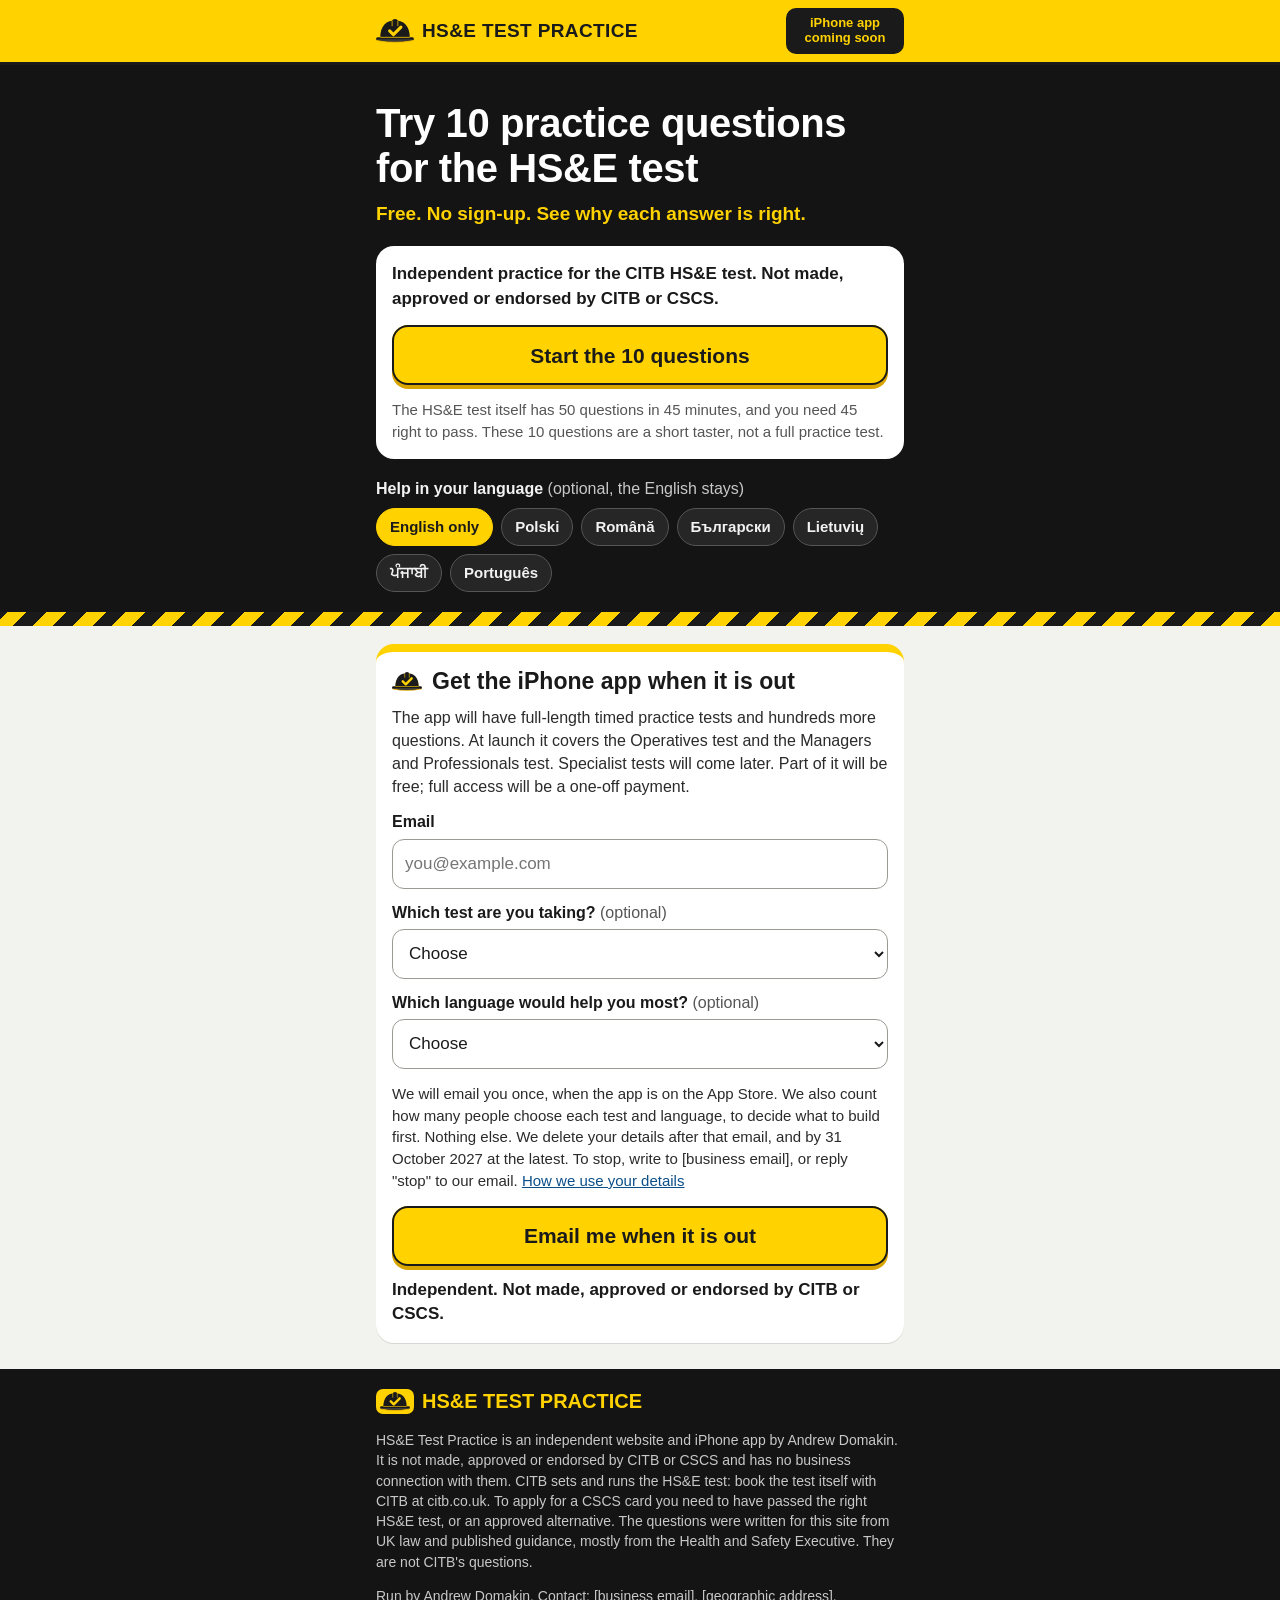
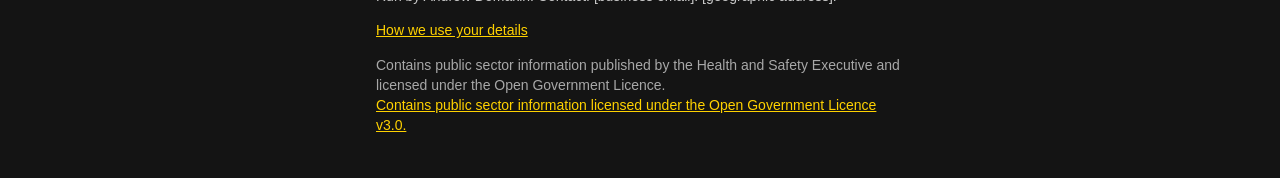
==== index.html @ f5327a6d "Demand-test landing page, round 1: 10-question taster, help languages, launch-list sign-up Static pa" ====
<!doctype html>
<html lang="en-GB">
<head>
<meta charset="utf-8">
<meta name="viewport" content="width=device-width, initial-scale=1, viewport-fit=cover">
<meta name="format-detection" content="telephone=no, email=no, address=no">
<title>HS&amp;E Test Practice: 10 free practice questions</title>
<meta name="description" content="Try 10 free practice questions for the CITB HS&amp;E test. Independent site, not made, approved or endorsed by CITB or CSCS.">
<meta name="theme-color" content="#FFD200">
<link rel="icon" href="icon.svg" type="image/svg+xml">
<link rel="stylesheet" href="style.css">
</head>
<body>

<header class="bar">
  <div class="bar-in">
    <span class="brand" aria-label="HS&amp;E Test Practice">
      <svg class="hat" viewBox="102 116 820 536" aria-hidden="true"><use href="#hat"/></svg>
      <span class="brand-name">HS&amp;E Test Practice</span>
    </span>
    <button type="button" class="bar-cta" data-go="signup">iPhone app coming soon</button>
  </div>
</header>

<main>
  <!-- 1. The first screen -->
  <section id="intro" class="board">
    <div class="wrap">
      <h1>Try 10 practice questions for the HS&amp;E test</h1>
      <p class="promise">Free. No sign-up. See why each answer is right.</p>

      <div class="start-card">
        <p class="indep">Independent practice for the CITB HS&amp;E test. Not made, approved or endorsed by CITB or CSCS.</p>
        <button type="button" class="big" id="start">Start the 10 questions</button>
        <p class="facts">The HS&amp;E test itself has 50 questions in 45 minutes, and you need 45 right to pass. These 10 questions are a short taster, not a full practice test.</p>
      </div>

      <div class="langs">
        <p class="langs-h">Help in your language <span>(optional, the English stays)</span></p>
        <div class="chips" role="group" aria-label="Help language">
          <button type="button" class="chip on" data-lang="">English only</button>
          <button type="button" class="chip" data-lang="pl" lang="pl">Polski</button>
          <button type="button" class="chip" data-lang="ro" lang="ro">Română</button>
          <button type="button" class="chip" data-lang="bg" lang="bg">Български</button>
          <button type="button" class="chip" data-lang="lt" lang="lt">Lietuvių</button>
          <button type="button" class="chip" data-lang="pa" lang="pa">ਪੰਜਾਬੀ</button>
          <button type="button" class="chip" data-lang="pt" lang="pt">Português</button>
        </div>
      </div>
    </div>
    <div class="stripes" aria-hidden="true"></div>
  </section>


  <!-- 2. The taster -->
  <section id="quiz" class="quiz" hidden>
    <div class="quiz-top">
      <div class="wrap quiz-top-in">
        <span id="qcount" class="qcount">Question 1 of 10</span>
        <label class="lang-pick"><span class="sr">Help language</span>
          <select id="langSelect">
            <option value="">English only</option>
            <option value="pl" lang="pl">Polski</option>
            <option value="ro" lang="ro">Română</option>
            <option value="bg" lang="bg">Български</option>
            <option value="lt" lang="lt">Lietuvių</option>
            <option value="pa" lang="pa">ਪੰਜਾਬੀ</option>
            <option value="pt" lang="pt">Português</option>
          </select>
        </label>
      </div>
      <div class="wrap"><div class="segs" id="segs" aria-hidden="true"></div></div>
    </div>
    <div class="wrap" id="qbody"></div>
    <div class="next-bar" id="nextBar" hidden>
      <div class="wrap"><button type="button" class="big" id="next">Next question</button></div>
    </div>
  </section>

  <!-- Score -->
  <section id="score" class="score wrap" hidden>
    <div class="score-card">
      <p class="score-big" id="scoreLine">You got 7 of 10.</p>
      <div class="score-dots" id="scoreDots" aria-hidden="true"></div>
      <p class="score-note">This is a short taster. It cannot tell you whether you will pass.</p>
      <button type="button" class="again" id="again">Try the 10 again</button>
    </div>
  </section>

  <!-- 4. Sign-up -->
  <section id="signup" class="signup wrap">
    <div class="signup-card">
      <div class="signup-head">
        <svg class="hat small" viewBox="102 116 820 536" aria-hidden="true"><use href="#hat"/></svg>
        <h2>Get the iPhone app when it is out</h2>
      </div>
      <p>The app will have full-length timed practice tests and hundreds more questions. At launch it covers the Operatives test and the Managers and Professionals test. Specialist tests will come later. Part of it will be free; full access will be a one-off payment.</p>

      <form id="form" novalidate>
        <label class="field">Email
          <input type="email" name="email" id="email" required autocomplete="email" inputmode="email" placeholder="you@example.com">
        </label>
        <span class="err" id="emailErr" hidden>Please enter your email address.</span>

        <label class="field">Which test are you taking? <span class="optl">(optional)</span>
          <select name="test" id="test">
            <option value="">Choose</option>
            <option>Operatives</option>
            <option>Managers and Professionals</option>
            <option>Specialist (coming later)</option>
            <option>Not sure</option>
            <option>Prefer not to say</option>
          </select>
        </label>

        <label class="field">Which language would help you most? <span class="optl">(optional)</span>
          <select name="language" id="language">
            <option value="">Choose</option>
            <option>English</option>
            <option lang="pl">Polski</option>
            <option lang="ro">Română</option>
            <option lang="bg">Български</option>
            <option lang="lt">Lietuvių</option>
            <option lang="pa">ਪੰਜਾਬੀ</option>
            <option lang="pt">Português</option>
            <option>Other</option>
          </select>
        </label>

        <input type="hidden" name="source" value="site">
        <div class="hp" aria-hidden="true">
          <label>Leave this empty <input type="text" name="website" tabindex="-1" autocomplete="off"></label>
        </div>

        <p class="layer1">We will email you once, when the app is on the App Store. We also count how many people choose each test and language, to decide what to build first. Nothing else. We delete your details after that email, and by 31 October 2027 at the latest. To stop, write to <span data-fill="email">[business email]</span>, or reply "stop" to our email. <a href="privacy.html" id="noticeLink">How we use your details</a></p>

        <button type="submit" class="big" id="send">Email me when it is out</button>
        <p class="indep under">Independent. Not made, approved or endorsed by CITB or CSCS.</p>
        <p class="thanks" id="thanks" hidden role="status">Thanks. We will email you once, when the app is out.</p>
        <p class="err" id="sendErr" hidden role="status"></p>
      </form>

      <div class="notice" id="notice" hidden>
        <h3>How we use your details</h3>
        <p><b>Who we are.</b> HS&amp;E Test Practice is run by Andrew Domakin, a sole trader in the UK. Contact: <span data-fill="email">[business email]</span>, <span data-fill="address">[geographic address]</span>.</p>
        <p><b>What we collect.</b> Your email address and, if you choose, which test you are taking and a language. We also record the date and time, which version of this notice you saw, and whether you came from our Google ad. We do not ask your name.</p>
        <p><b>Why, and our legal basis.</b></p>
        <ul>
          <li>To email you once when the HS&amp;E Test Practice iPhone app is on the App Store. Our legal basis is your consent, which you give by pressing "Email me when it is out". You do not have to: the 10 practice questions work without it.</li>
          <li>To count how many people want each test and each language, and how many came from our Google ad, so we can decide what to build and translate first and whether our ad works. Our legal basis is our legitimate interest in making those decisions. We only ever use these counts as totals. You can object at any time by writing to <span data-fill="email">[business email]</span>.</li>
        </ul>
        <p>We do not use your details for anything else.</p>
        <p><b>Who else has your details.</b> Google, which runs Google Forms: it stores the answers in our Google account and also handles them under its own privacy policy (policies.google.com/privacy). Google may store data in the United States; Google LLC is covered by the UK–US data bridge. GitHub, which hosts this page, records visitors' IP addresses for security. We never sell your details or give them to anyone else.</p>
        <p><b>How long we keep them.</b> We delete them after we send the launch email, and by 31 October 2027 at the latest, even if the app is not out by then.</p>
        <p><b>Your rights.</b> You can take back your consent at any time: write to <span data-fill="email">[business email]</span>, or reply "stop" to our email. You can ask for a copy of your details, or ask us to correct or delete them. If you are unhappy with how we use your details, tell us: we will confirm we have your complaint within 30 days and then deal with it. You can also complain to the Information Commissioner's Office: ico.org.uk.</p>
        <p><b>Cookies.</b> This page sets no cookies and uses no tracking.</p>
        <p>No decisions are made about you by computer.</p>
        <button type="button" class="again" id="noticeClose">Close</button>
      </div>
    </div>
  </section>
</main>

<footer class="foot">
  <div class="wrap">
    <p class="foot-brand"><svg class="hat small" viewBox="102 116 820 536" aria-hidden="true"><use href="#hat"/></svg> HS&amp;E Test Practice</p>
    <p>HS&amp;E Test Practice is an independent website and iPhone app by Andrew Domakin. It is not made, approved or endorsed by CITB or CSCS and has no business connection with them. CITB sets and runs the HS&amp;E test: book the test itself with CITB at citb.co.uk. To apply for a CSCS card you need to have passed the right HS&amp;E test, or an approved alternative. The questions were written for this site from UK law and published guidance, mostly from the Health and Safety Executive. They are not CITB's questions.</p>
    <p>Run by Andrew Domakin. Contact: <span data-fill="email">[business email]</span>. <span data-fill="address">[geographic address]</span>.</p>
    <p><a href="privacy.html">How we use your details</a></p>
    <p class="credits">Contains public sector information published by the Health and Safety Executive and licensed under the Open Government Licence.<br>
    <a href="https://www.nationalarchives.gov.uk/doc/open-government-licence/version/3/">Contains public sector information licensed under the Open Government Licence v3.0.</a></p>
  </div>
</footer>

<!-- The app icon's hard hat with the tick (same shapes as the app's SiteStyle.swift) -->
<svg width="0" height="0" style="position:absolute" aria-hidden="true">
  <defs>
    <clipPath id="underside"><rect x="90" y="552" width="850" height="120"/></clipPath>
    <g id="hatShape">
      <path d="M142 508 L882 508 Q922 508 922 548 Q922 570 882 570 Q512 638 142 570 Q102 570 102 548 Q102 508 142 508 Z"/>
      <path d="M194 520 C194 270 315 150 512 150 C709 150 830 270 830 520 Z"/>
      <rect x="450" y="116" width="124" height="184" rx="62"/>
    </g>
    <g id="hat">
      <use href="#hatShape" fill="#D9A400" transform="translate(0 22)"/>
      <use href="#hatShape" fill="#1A1A1A"/>
      <path clip-path="url(#underside)" fill="#3A3A3A" d="M142 508 L882 508 Q922 508 922 548 Q922 570 882 570 Q512 638 142 570 Q102 570 102 548 Q102 508 142 508 Z"/>
      <path d="M450 166 V262 M574 166 V262 M202 512 H822" stroke="#FFD200" stroke-width="16" stroke-linecap="round" fill="none"/>
      <path d="M396 372 L478 452 L640 290" stroke="#FFD200" stroke-width="66" stroke-linecap="round" stroke-linejoin="round" fill="none"/>
    </g>
  </defs>
</svg>

<script src="config.js"></script>
<script src="data.js"></script>
<script src="app.js"></script>
</body>
</html>
---- style.css ----
/* HS&E Test Practice: the app's "Site sign" look. Hi-vis yellow and near-black, system fonts only. */
:root {
  --hivis: #FFD200;
  --deep-yellow: #D9A400;
  --ink: #1A1A1A;
  --board: #141414;
  --panel: #262626;
  --text-dark: #F2F2F2;
  --muted-dark: #C8C8C8;
  --paper: #FFFFFF;
  --page: #F2F2EF;
  --body: #2B2B2B;
  --muted: #555;
  --line: #D6D6D2;
  --right: #00733A;
  --right-tint: #E3F2EA;
  --wrong: #C42121;
  --wrong-tint: #FBE9E9;
  --help: #33619A;
  --sign: "Futura-CondensedExtraBold", "Futura Condensed ExtraBold", "Avenir Next Condensed", "Arial Narrow", "Roboto Condensed", Impact, sans-serif;
  color-scheme: light;
}
* { box-sizing: border-box; }
html { -webkit-text-size-adjust: 100%; }
body {
  margin: 0;
  background: var(--page);
  color: var(--body);
  font: 17px/1.45 -apple-system, BlinkMacSystemFont, "Segoe UI", Roboto, "Noto Sans", "Noto Sans Gurmukhi", "Helvetica Neue", Arial, sans-serif;
}
[hidden] { display: none !important; }
a { color: #0B4F8A; }
.wrap { max-width: 560px; margin: 0 auto; padding: 0 16px; }
.sr { position: absolute; width: 1px; height: 1px; overflow: hidden; clip: rect(0 0 0 0); }
[lang="pa"] { line-height: 1.7; }

/* Header */
.bar { position: sticky; top: 0; z-index: 20; background: var(--hivis); border-bottom: 3px solid var(--ink); }
.bar-in { max-width: 560px; margin: 0 auto; padding: 8px 16px; display: flex; align-items: center; justify-content: space-between; gap: 10px; }
.brand { display: flex; align-items: center; gap: 8px; color: var(--ink); min-width: 0; }
.hat { width: 38px; height: auto; flex: none; }
.hat.small { width: 30px; }
.brand-name { font-family: var(--sign); font-weight: 800; font-stretch: condensed; font-size: 19px; letter-spacing: .02em; line-height: 1; white-space: nowrap; text-transform: uppercase; }
.bar-cta {
  flex: none; border: 0; border-radius: 10px; background: var(--ink); color: var(--hivis);
  font-weight: 700; font-size: 13px; line-height: 1.15; font-family: inherit; padding: 8px 10px; cursor: pointer; max-width: 118px; text-align: center;
}

/* First screen */
.board { background: var(--board); color: var(--text-dark); padding-top: 22px; }
h1 { font-size: 31px; line-height: 1.12; margin: 0 0 10px; letter-spacing: -.01em; color: #fff; font-weight: 800; }
.promise { margin: 0 0 18px; color: var(--hivis); font-size: 19px; font-weight: 700; }
.start-card { background: var(--paper); color: var(--body); border-radius: 18px; padding: 16px; }
.indep { margin: 0 0 14px; font-size: 17px; font-weight: 600; color: var(--ink); }
.facts { margin: 14px 0 0; font-size: 15px; color: var(--muted); }
.big {
  display: block; width: 100%; min-height: 60px; border: 0; border-radius: 16px; cursor: pointer;
  background: var(--hivis); color: var(--ink); font-weight: 800; font-size: 21px; line-height: 1.2; font-family: inherit;
  box-shadow: 0 4px 0 var(--deep-yellow); padding: 12px 16px;
}
.big:active { transform: translateY(3px); box-shadow: 0 1px 0 var(--deep-yellow); }
.big:disabled { opacity: .55; }
.start-card .big { box-shadow: 0 4px 0 var(--deep-yellow), 0 0 0 2px var(--ink) inset; }
.langs { padding: 18px 0 20px; }
.langs-h { margin: 0 0 8px; font-weight: 700; font-size: 16px; }
.langs-h span { font-weight: 400; color: var(--muted-dark); }
.chips { display: flex; flex-wrap: wrap; gap: 8px; }
.chip {
  border: 1.5px solid #555; background: var(--panel); color: var(--text-dark); border-radius: 999px;
  padding: 7px 13px; font-weight: 600; font-size: 15px; line-height: 1.2; font-family: inherit; cursor: pointer; min-height: 38px;
}
.chip.on { background: var(--hivis); color: var(--ink); border-color: var(--hivis); }
.stripes { height: 14px; background: repeating-linear-gradient(-45deg, var(--hivis) 0 14px, var(--ink) 14px 28px); }

/* Taster */
.quiz { padding-bottom: 110px; }
.quiz-top { background: var(--ink); color: var(--text-dark); padding: 8px 0 10px; }
.quiz-top-in { display: flex; align-items: center; justify-content: space-between; gap: 10px; }
.qcount { font-weight: 800; font-size: 17px; }
.lang-pick select {
  background: var(--panel); color: var(--text-dark); border: 1.5px solid #555; border-radius: 10px;
  font-weight: 600; font-size: 15px; font-family: inherit; padding: 6px 8px; min-height: 36px;
}
.segs { display: grid; grid-template-columns: repeat(10, 1fr); gap: 4px; margin-top: 8px; }
.seg { height: 6px; border-radius: 3px; background: #4A4A4A; }
.seg.right { background: #3DBA75; }
.seg.wrong { background: #F06A6A; }
.seg.now { background: var(--hivis); }
.qcard { margin-top: 12px; }
.qhead { display: flex; gap: 12px; align-items: flex-start; }
.sign { flex: none; width: 104px; background: #fff; border: 1px solid var(--line); border-radius: 12px; padding: 7px; }
.sign svg { display: block; width: 100%; height: auto; }
.qcard.done .sign { width: 84px; }
.qwords { min-width: 0; }
.area { margin: 0 0 2px; font-size: 13px; font-weight: 700; color: var(--muted); text-transform: uppercase; letter-spacing: .04em; }
.qtext { margin: 0; font-size: 20px; line-height: 1.3; color: var(--ink); }
.help { color: var(--help); margin: 4px 0 0; font-size: 15px; }
.qhelp { font-size: 16px; }
.opts { display: grid; grid-template-columns: minmax(0, 1fr); gap: 9px; margin-top: 12px; }
.opt {
  display: flex; align-items: center; gap: 12px; width: 100%; text-align: left; cursor: pointer;
  background: var(--paper); border: 1.5px solid #BDBDB8; border-radius: 14px; padding: 10px 12px; min-height: 58px;
  font: inherit; color: var(--body);
}
.opt:hover:not(:disabled) { border-color: var(--ink); }
.badge {
  flex: none; width: 32px; height: 32px; border-radius: 50%; border: 2px solid #8A8A85; display: grid; place-items: center;
  font-weight: 800; font-size: 16px; color: var(--ink);
}
.otext { display: flex; flex-direction: column; min-width: 0; }
.oen { font-size: 17px; }
.ohelp { margin: 2px 0 0; font-size: 14px; }
.onote { font-size: 14px; font-weight: 800; margin-top: 2px; }
.opt:disabled { cursor: default; color: var(--body); }
.opt.right-chosen, .opt.right-missed { background: var(--right-tint); border: 3px solid var(--right); }
.opt.right-chosen .badge, .opt.right-missed .badge { background: var(--right); border-color: var(--right); color: #fff; }
.opt.right-chosen .onote, .opt.right-missed .onote { color: var(--right); }
.opt.wrong-chosen { background: var(--wrong-tint); border: 3px solid var(--wrong); }
.opt.wrong-chosen .badge { background: var(--wrong); border-color: var(--wrong); color: #fff; }
.opt.wrong-chosen .onote { color: var(--wrong); }
.opt.other { min-height: 42px; padding: 6px 12px; border-color: #E0E0DC; color: #666; }
.opt.other .badge { width: 26px; height: 26px; font-size: 14px; border-color: #C8C8C4; color: #777; }
.opt.other .oen { font-size: 15px; white-space: nowrap; overflow: hidden; text-overflow: ellipsis; }
.opt.other .otext { overflow: hidden; }
.qcard.done .oen { font-size: 16px; }
.qcard.done .qtext { font-size: 18px; }
.qcard.done .opt:not(.other) { min-height: 50px; padding: 8px 12px; }
.feedback { margin-top: 12px; background: var(--paper); border-radius: 14px; padding: 12px 14px; border-left: 6px solid var(--right); }
.feedback.is-wrong { border-left-color: var(--wrong); }
.verdict { margin: 0 0 6px; font-weight: 800; font-size: 19px; color: var(--right); }
.is-wrong .verdict { color: var(--wrong); }
.why { margin-top: 6px; }
.why-h { margin: 0; font-weight: 800; font-size: 14px; text-transform: uppercase; letter-spacing: .05em; color: var(--ink); }
.why-t { margin: 2px 0 0; font-size: 16px; }
.why-after { border-top: 1px solid var(--line); padding-top: 8px; margin-top: 10px; }
.source { margin: 10px 0 0; font-size: 14px; color: var(--muted); }
.next-bar {
  position: fixed; left: 0; right: 0; bottom: 0; z-index: 15; background: var(--page); transform: translateZ(0);
  border-top: 1px solid var(--line); padding: 10px 0 calc(12px + env(safe-area-inset-bottom));
}
.next-bar .big { box-shadow: 0 4px 0 var(--deep-yellow), 0 0 0 2px var(--ink) inset; }

/* Score */
.score { padding-top: 16px; }
.score-card { background: var(--ink); color: var(--text-dark); border-radius: 18px; padding: 18px 16px; text-align: center; }
.score-big { margin: 0; font-size: 34px; font-weight: 800; color: var(--hivis); }
.score-dots { display: flex; justify-content: center; gap: 6px; margin: 10px 0; }
.dot { width: 18px; height: 18px; border-radius: 50%; }
.dot.right { background: #3DBA75; }
.dot.wrong { background: #F06A6A; }
.score-note { margin: 0 0 10px; font-size: 16px; color: var(--muted-dark); }
.again {
  background: transparent; border: 1.5px solid currentColor; color: inherit; border-radius: 12px;
  padding: 8px 14px; font-weight: 700; font-size: 15px; font-family: inherit; cursor: pointer;
}

/* Sign-up */
.signup { padding-top: 18px; padding-bottom: 26px; scroll-margin-top: 70px; }
.signup-card { background: var(--paper); border-radius: 18px; padding: 16px; border-top: 8px solid var(--hivis); box-shadow: 0 1px 0 var(--line); }
.signup-head { display: flex; align-items: center; gap: 10px; }
.signup h2 { margin: 0; font-size: 23px; line-height: 1.2; color: var(--ink); }
.signup-card > p { margin: 10px 0 4px; font-size: 16px; }
.field { display: block; margin-top: 12px; font-weight: 700; font-size: 16px; color: var(--ink); }
.field .optl { font-weight: 400; color: var(--muted); }
.field input, .field select {
  display: block; width: 100%; margin-top: 5px; font-weight: 400; font-size: 17px; font-family: inherit; color: var(--ink);
  border: 1.5px solid #9A9A95; border-radius: 12px; padding: 12px; min-height: 50px; background: #fff;
}
.field input:focus, .field select:focus { outline: 3px solid var(--hivis); outline-offset: 1px; border-color: var(--ink); }
.hp { position: absolute; left: -9999px; width: 1px; height: 1px; overflow: hidden; }
.layer1 { font-size: 15px; margin: 14px 0; color: var(--body); }
.signup .big { box-shadow: 0 4px 0 var(--deep-yellow), 0 0 0 2px var(--ink) inset; }
.indep.under { margin: 12px 0 0; }
.thanks { margin: 12px 0 0; font-weight: 700; color: var(--right); }
.err { display: block; color: var(--wrong); font-weight: 700; font-size: 15px; margin-top: 6px; }
.notice { margin-top: 16px; border-top: 2px solid var(--line); padding-top: 8px; font-size: 15px; scroll-margin-top: 70px; }
.notice h3 { font-size: 20px; margin: 6px 0; color: var(--ink); }
.notice ul { padding-left: 20px; }

/* Footer */
.foot { background: var(--board); color: var(--muted-dark); font-size: 14px; padding: 18px 0 28px; }
.foot a { color: var(--hivis); }
.foot-brand { display: flex; align-items: center; gap: 8px; font-family: var(--sign); font-weight: 800; font-stretch: condensed; font-size: 20px; color: var(--hivis); text-transform: uppercase; margin: 0 0 8px; }
.foot-brand .hat { background: var(--hivis); border-radius: 7px; padding: 3px 4px; width: 38px; }
.credits { color: #A8A8A8; }

/* Privacy page */
.doc { background: var(--paper); border-radius: 18px; padding: 16px; margin: 16px auto 28px; }
.doc h1 { color: var(--ink); font-size: 26px; }

@media (min-width: 600px) {
  h1 { font-size: 40px; }
  .board { padding-top: 36px; }
}
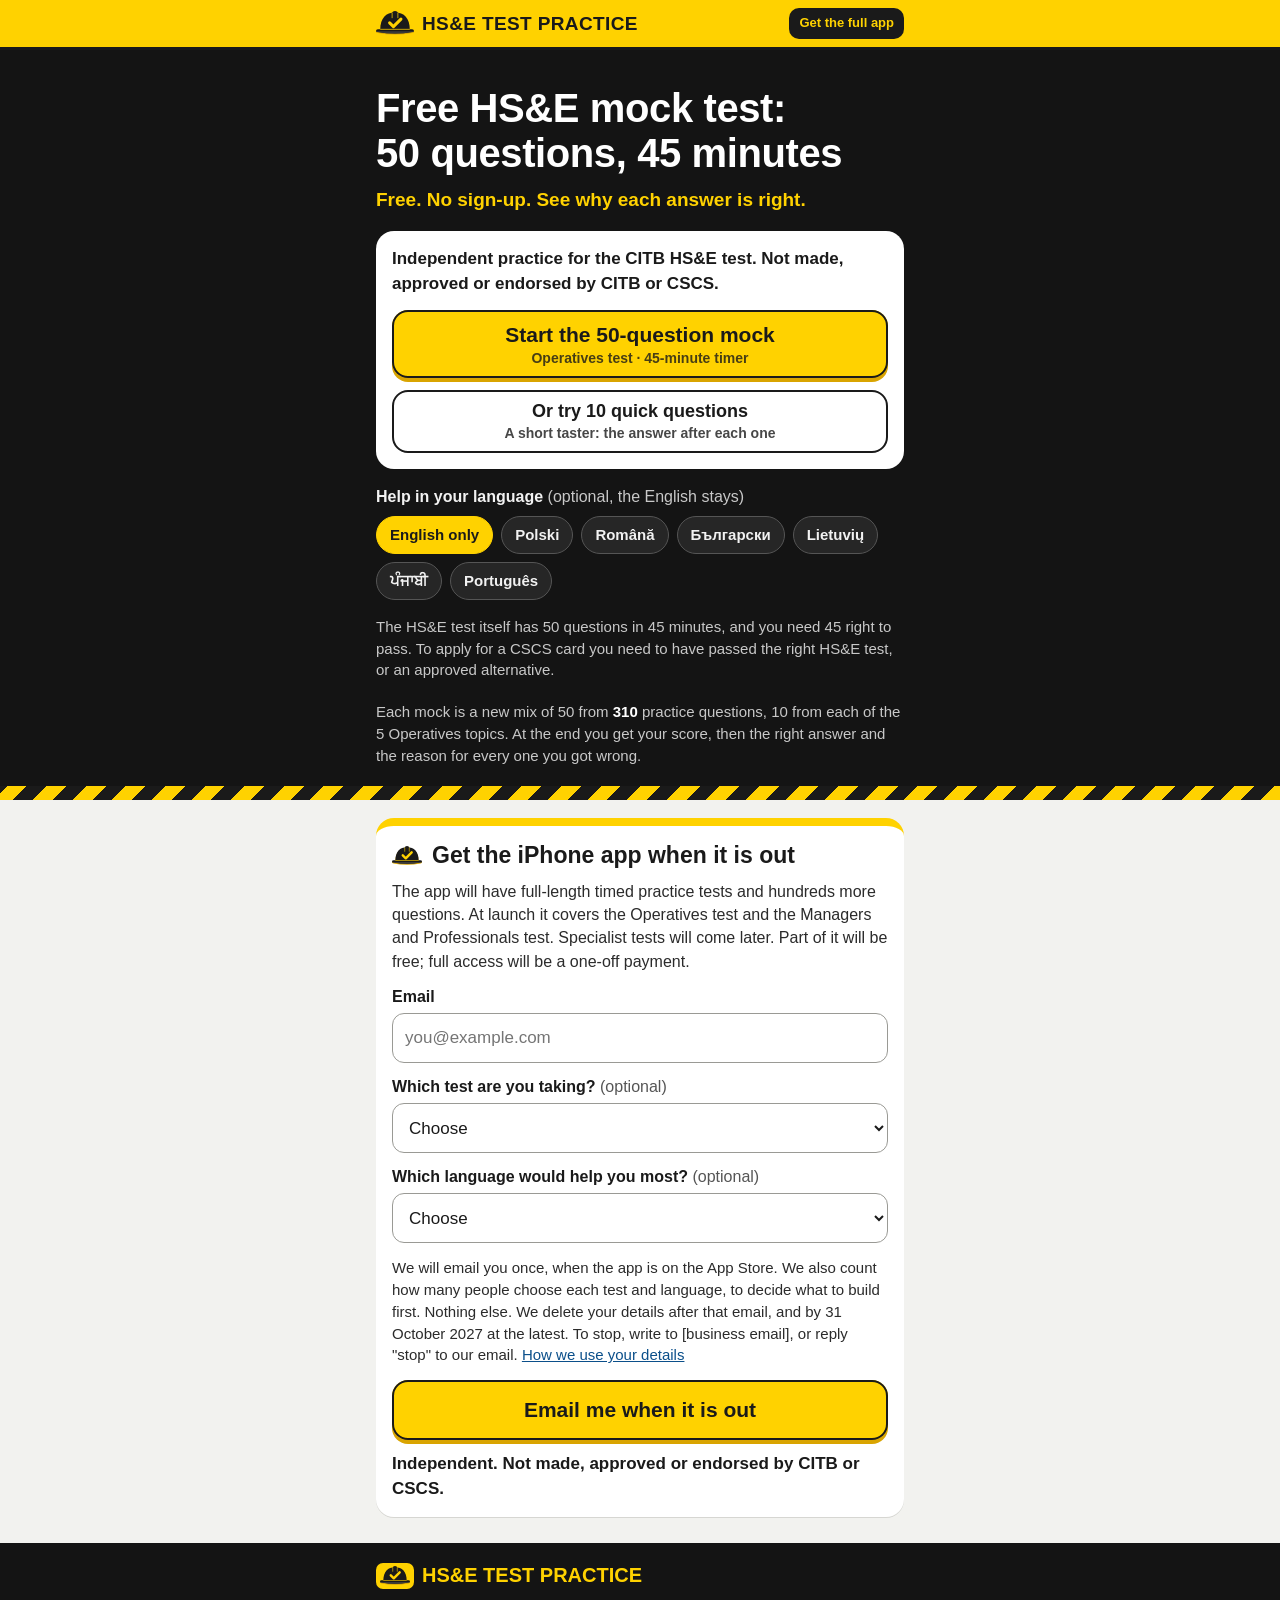
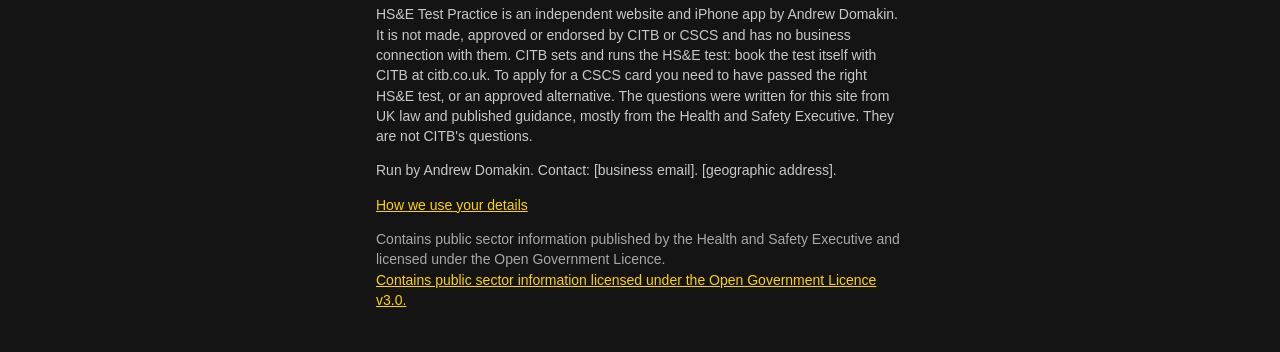
==== commit 353f1cc8: "Round 2: free timed 50-question mock with marks, topic scores and a review of wrong answers - Main b" ====
--- a/index.html
+++ b/index.html
@@ -4,8 +4,8 @@
 <meta charset="utf-8">
 <meta name="viewport" content="width=device-width, initial-scale=1, viewport-fit=cover">
 <meta name="format-detection" content="telephone=no, email=no, address=no">
-<title>HS&amp;E Test Practice: 10 free practice questions</title>
-<meta name="description" content="Try 10 free practice questions for the CITB HS&amp;E test. Independent site, not made, approved or endorsed by CITB or CSCS.">
+<title>HS&amp;E Test Practice: free 50-question mock test</title>
+<meta name="description" content="A free, timed 50-question mock and 10 quick practice questions for the CITB HS&amp;E test, with the reason for every answer. Independent site, not made, approved or endorsed by CITB or CSCS.">
 <meta name="theme-color" content="#FFD200">
 <link rel="icon" href="icon.svg" type="image/svg+xml">
 <link rel="stylesheet" href="style.css">
@@ -18,7 +18,7 @@
       <svg class="hat" viewBox="102 116 820 536" aria-hidden="true"><use href="#hat"/></svg>
       <span class="brand-name">HS&amp;E Test Practice</span>
     </span>
-    <button type="button" class="bar-cta" data-go="signup">iPhone app coming soon</button>
+    <button type="button" class="bar-cta" data-go="signup">Get the full app</button>
   </div>
 </header>
 
@@ -26,15 +26,14 @@
   <!-- 1. The first screen -->
   <section id="intro" class="board">
     <div class="wrap">
-      <h1>Try 10 practice questions for the HS&amp;E test</h1>
+      <h1>Free HS&amp;E mock test: <span class="nowrap">50 questions,</span> <span class="nowrap">45 minutes</span></h1>
       <p class="promise">Free. No sign-up. See why each answer is right.</p>
 
       <div class="start-card">
         <p class="indep">Independent practice for the CITB HS&amp;E test. Not made, approved or endorsed by CITB or CSCS.</p>
-        <button type="button" class="big" id="start">Start the 10 questions</button>
-        <p class="facts">The HS&amp;E test itself has 50 questions in 45 minutes, and you need 45 right to pass. These 10 questions are a short taster, not a full practice test.</p>
-      </div>
-
+        <button type="button" class="big" id="startMock">Start the 50-question mock<small>Operatives test · 45-minute timer</small></button>
+        <button type="button" class="second" id="start">Or try 10 quick questions<small>A short taster: the answer after each one</small></button>
+      </div>
       <div class="langs">
         <p class="langs-h">Help in your language <span>(optional, the English stays)</span></p>
         <div class="chips" role="group" aria-label="Help language">
@@ -47,27 +46,19 @@
           <button type="button" class="chip" data-lang="pt" lang="pt">Português</button>
         </div>
       </div>
+
+      <p class="pool">The HS&amp;E test itself has 50 questions in 45 minutes, and you need 45 right to pass. To apply for a CSCS card you need to have passed the right HS&amp;E test, or an approved alternative.</p>
+      <p class="pool">Each mock is a new mix of 50 from <b id="poolCount">310</b> practice questions, 10 from each of the 5 Operatives topics. At the end you get your score, then the right answer and the reason for every one you got wrong.</p>
     </div>
     <div class="stripes" aria-hidden="true"></div>
   </section>
 
-
-  <!-- 2. The taster -->
+  <!-- 2a. The 10-question taster -->
   <section id="quiz" class="quiz" hidden>
     <div class="quiz-top">
       <div class="wrap quiz-top-in">
         <span id="qcount" class="qcount">Question 1 of 10</span>
-        <label class="lang-pick"><span class="sr">Help language</span>
-          <select id="langSelect">
-            <option value="">English only</option>
-            <option value="pl" lang="pl">Polski</option>
-            <option value="ro" lang="ro">Română</option>
-            <option value="bg" lang="bg">Български</option>
-            <option value="lt" lang="lt">Lietuvių</option>
-            <option value="pa" lang="pa">ਪੰਜਾਬੀ</option>
-            <option value="pt" lang="pt">Português</option>
-          </select>
-        </label>
+        <label class="lang-pick"><span class="sr">Help language</span><select class="langSelect"></select></label>
       </div>
       <div class="wrap"><div class="segs" id="segs" aria-hidden="true"></div></div>
     </div>
@@ -77,13 +68,64 @@
     </div>
   </section>
 
-  <!-- Score -->
   <section id="score" class="score wrap" hidden>
     <div class="score-card">
       <p class="score-big" id="scoreLine">You got 7 of 10.</p>
       <div class="score-dots" id="scoreDots" aria-hidden="true"></div>
       <p class="score-note">This is a short taster. It cannot tell you whether you will pass.</p>
+      <button type="button" class="big" id="scoreToMock">Now try the 50-question mock</button>
       <button type="button" class="again" id="again">Try the 10 again</button>
+    </div>
+  </section>
+
+  <!-- 2b. The timed 50-question mock -->
+  <section id="mock" class="quiz" hidden>
+    <div class="quiz-top">
+      <div class="wrap quiz-top-in">
+        <span id="mcount" class="qcount">1 of 50</span>
+        <span class="timer" id="timer" role="timer" aria-label="Time left">45:00</span>
+        <label class="lang-pick"><span class="sr">Help language</span><select class="langSelect"></select></label>
+      </div>
+      <div class="wrap"><div class="segs fifty" id="msegs" aria-hidden="true"></div></div>
+    </div>
+    <div class="wrap" id="mbody"></div>
+    <div class="next-bar" id="mockBar">
+      <div class="wrap two">
+        <button type="button" class="back" id="mback">Back</button>
+        <button type="button" class="big" id="mnext">Next</button>
+      </div>
+      <div class="wrap"><button type="button" class="finish-link" id="mfinish">Finish the mock now</button></div>
+    </div>
+  </section>
+
+  <section id="mockScore" class="score wrap" hidden>
+    <div class="score-card">
+      <p class="timeup" id="timeUp" hidden>Time is up.</p>
+      <p class="score-big" id="mScoreLine">You got 41 of 50.</p>
+      <p class="score-need">You need 45 right to pass the real test.</p>
+      <div class="topics" id="mTopics"></div>
+      <p class="score-note">This mock is practice, not the real test. It cannot tell you whether you will pass.</p>
+      <button type="button" class="big" id="toReview">Go over your wrong answers</button>
+      <div class="score-more">
+        <button type="button" class="again" id="mockAgain">Start a new mock</button>
+        <button type="button" class="again" id="mockToTaster">Try 10 quick questions</button>
+      </div>
+    </div>
+  </section>
+
+  <section id="review" class="quiz" hidden>
+    <div class="quiz-top">
+      <div class="wrap quiz-top-in">
+        <span id="rcount" class="qcount">Wrong answer 1 of 9</span>
+        <label class="lang-pick"><span class="sr">Help language</span><select class="langSelect"></select></label>
+      </div>
+    </div>
+    <div class="wrap" id="rbody"></div>
+    <div class="next-bar">
+      <div class="wrap two">
+        <button type="button" class="back" id="rback">Back</button>
+        <button type="button" class="big" id="rnext">Next</button>
+      </div>
     </div>
   </section>
 
@@ -146,14 +188,14 @@
         <p><b>What we collect.</b> Your email address and, if you choose, which test you are taking and a language. We also record the date and time, which version of this notice you saw, and whether you came from our Google ad. We do not ask your name.</p>
         <p><b>Why, and our legal basis.</b></p>
         <ul>
-          <li>To email you once when the HS&amp;E Test Practice iPhone app is on the App Store. Our legal basis is your consent, which you give by pressing "Email me when it is out". You do not have to: the 10 practice questions work without it.</li>
+          <li>To email you once when the HS&amp;E Test Practice iPhone app is on the App Store. Our legal basis is your consent, which you give by pressing "Email me when it is out". You do not have to: the practice questions and the mock work without it.</li>
           <li>To count how many people want each test and each language, and how many came from our Google ad, so we can decide what to build and translate first and whether our ad works. Our legal basis is our legitimate interest in making those decisions. We only ever use these counts as totals. You can object at any time by writing to <span data-fill="email">[business email]</span>.</li>
         </ul>
         <p>We do not use your details for anything else.</p>
         <p><b>Who else has your details.</b> Google, which runs Google Forms: it stores the answers in our Google account and also handles them under its own privacy policy (policies.google.com/privacy). Google may store data in the United States; Google LLC is covered by the UK–US data bridge. GitHub, which hosts this page, records visitors' IP addresses for security. We never sell your details or give them to anyone else.</p>
         <p><b>How long we keep them.</b> We delete them after we send the launch email, and by 31 October 2027 at the latest, even if the app is not out by then.</p>
         <p><b>Your rights.</b> You can take back your consent at any time: write to <span data-fill="email">[business email]</span>, or reply "stop" to our email. You can ask for a copy of your details, or ask us to correct or delete them. If you are unhappy with how we use your details, tell us: we will confirm we have your complaint within 30 days and then deal with it. You can also complain to the Information Commissioner's Office: ico.org.uk.</p>
-        <p><b>Cookies.</b> This page sets no cookies and uses no tracking.</p>
+        <p data-cookies><b>Cookies.</b> This page sets no cookies and uses no tracking.</p>
         <p>No decisions are made about you by computer.</p>
         <button type="button" class="again" id="noticeClose">Close</button>
       </div>
@@ -166,11 +208,24 @@
     <p class="foot-brand"><svg class="hat small" viewBox="102 116 820 536" aria-hidden="true"><use href="#hat"/></svg> HS&amp;E Test Practice</p>
     <p>HS&amp;E Test Practice is an independent website and iPhone app by Andrew Domakin. It is not made, approved or endorsed by CITB or CSCS and has no business connection with them. CITB sets and runs the HS&amp;E test: book the test itself with CITB at citb.co.uk. To apply for a CSCS card you need to have passed the right HS&amp;E test, or an approved alternative. The questions were written for this site from UK law and published guidance, mostly from the Health and Safety Executive. They are not CITB's questions.</p>
     <p>Run by Andrew Domakin. Contact: <span data-fill="email">[business email]</span>. <span data-fill="address">[geographic address]</span>.</p>
-    <p><a href="privacy.html">How we use your details</a></p>
+    <p><a href="privacy.html">How we use your details</a><span id="adSettingsWrap" hidden> · <a href="#" id="adSettings">Ad measurement settings</a></span></p>
     <p class="credits">Contains public sector information published by the Health and Safety Executive and licensed under the Open Government Licence.<br>
     <a href="https://www.nationalarchives.gov.uk/doc/open-government-licence/version/3/">Contains public sector information licensed under the Open Government Licence v3.0.</a></p>
   </div>
 </footer>
+
+<!-- Option 4B only (config.js GTAG.enabled). Hidden and inert while the tag is off. -->
+<div class="consent" id="consent" hidden role="dialog" aria-label="Ad measurement">
+  <div class="wrap">
+    <p>Can we count whether our Google ad brought you here? If you allow it, Google sets a cookie and tells us when someone who clicked our ad signs up. Google also uses this to measure its ads. It is not needed for the page to work.</p>
+    <p class="consent-more" id="consentMore" hidden>Google receives the ad click, the page visit and the sign-up event. You can change your mind at any time with "Ad measurement settings" at the bottom of the page.</p>
+    <div class="consent-btns">
+      <button type="button" class="cbtn" id="cAllow">Allow</button>
+      <button type="button" class="cbtn" id="cDeny">No thanks</button>
+      <button type="button" class="clink" id="cMore">More</button>
+    </div>
+  </div>
+</div>
 
 <!-- The app icon's hard hat with the tick (same shapes as the app's SiteStyle.swift) -->
 <svg width="0" height="0" style="position:absolute" aria-hidden="true">
--- a/style.css
+++ b/style.css
@@ -61,7 +61,7 @@
 .big:active { transform: translateY(3px); box-shadow: 0 1px 0 var(--deep-yellow); }
 .big:disabled { opacity: .55; }
 .start-card .big { box-shadow: 0 4px 0 var(--deep-yellow), 0 0 0 2px var(--ink) inset; }
-.langs { padding: 18px 0 20px; }
+.langs { padding: 16px 0 4px; }
 .langs-h { margin: 0 0 8px; font-weight: 700; font-size: 16px; }
 .langs-h span { font-weight: 400; color: var(--muted-dark); }
 .chips { display: flex; flex-wrap: wrap; gap: 8px; }
@@ -120,8 +120,7 @@
 .opt.wrong-chosen .onote { color: var(--wrong); }
 .opt.other { min-height: 42px; padding: 6px 12px; border-color: #E0E0DC; color: #666; }
 .opt.other .badge { width: 26px; height: 26px; font-size: 14px; border-color: #C8C8C4; color: #777; }
-.opt.other .oen { font-size: 15px; white-space: nowrap; overflow: hidden; text-overflow: ellipsis; }
-.opt.other .otext { overflow: hidden; }
+.opt.other .oen { font-size: 15px; }
 .qcard.done .oen { font-size: 16px; }
 .qcard.done .qtext { font-size: 18px; }
 .qcard.done .opt:not(.other) { min-height: 50px; padding: 8px 12px; }
@@ -184,6 +183,60 @@
 .foot-brand .hat { background: var(--hivis); border-radius: 7px; padding: 3px 4px; width: 38px; }
 .credits { color: #A8A8A8; }
 
+/* Round 2: the mock */
+.nowrap { white-space: nowrap; }
+.big small, .second small { display: block; font-size: 14px; font-weight: 600; margin-top: 2px; opacity: .8; }
+.second {
+  display: block; width: 100%; margin-top: 12px; min-height: 52px; border: 2px solid var(--ink); border-radius: 16px; cursor: pointer;
+  background: var(--paper); color: var(--ink); font-weight: 800; font-size: 18px; line-height: 1.2; font-family: inherit; padding: 9px 14px;
+}
+.second:active { background: #F4F4F0; }
+.pool { margin: 12px 0 0; padding-bottom: 8px; font-size: 15px; color: var(--muted-dark); }
+.pool b { color: #fff; }
+.timer { font-weight: 800; font-size: 17px; color: var(--hivis); font-variant-numeric: tabular-nums; white-space: nowrap; }
+.timer.low { color: #FF8A8A; }
+.segs.fifty { grid-template-columns: repeat(25, 1fr); gap: 3px; }
+.segs.fifty .seg { height: 5px; }
+.seg.done { background: #BFBFBF; }
+.opt.chosen { background: #FFF6C7; border: 3px solid var(--ink); }
+.opt.chosen .badge { background: var(--ink); border-color: var(--ink); color: var(--hivis); }
+.mock-hint { margin: 10px 2px 0; font-size: 14px; color: var(--muted); }
+.next-bar .two { display: flex; gap: 10px; }
+.next-bar .two .big { flex: 1; }
+.back {
+  flex: none; width: 96px; min-height: 60px; border: 2px solid var(--ink); border-radius: 16px; background: var(--paper);
+  color: var(--ink); font-weight: 800; font-size: 18px; font-family: inherit; cursor: pointer;
+}
+.back:disabled { opacity: .35; }
+.finish-link { display: block; margin: 6px auto 0; background: none; border: 0; color: var(--ink); text-decoration: underline; font: 600 15px/1.3 inherit; font-family: inherit; cursor: pointer; padding: 4px; }
+#mock { padding-bottom: 140px; }
+.confirm { margin-top: 16px; background: var(--paper); border-radius: 16px; padding: 16px; border-top: 8px solid var(--hivis); }
+.confirm h2 { margin: 0 0 6px; color: var(--ink); font-size: 22px; }
+.confirm p { margin: 0 0 10px; }
+.confirm .again { display: block; margin: 12px auto 0; color: var(--ink); }
+.jumps { display: flex; flex-wrap: wrap; gap: 6px; margin-bottom: 14px; }
+.jump { min-width: 40px; min-height: 40px; border-radius: 10px; border: 1.5px solid var(--ink); background: #fff; font: 700 16px/1 inherit; font-family: inherit; cursor: pointer; }
+.timeup { margin: 0 0 4px; font-weight: 800; color: #FF8A8A; }
+.score-need { margin: 4px 0 12px; font-size: 17px; font-weight: 700; color: #fff; }
+.topics { display: grid; gap: 7px; margin: 0 0 14px; text-align: left; }
+.trow { display: grid; grid-template-columns: 1fr auto auto; align-items: center; gap: 8px; font-size: 14px; }
+.tname { color: var(--text-dark); font-weight: 600; }
+.tcells { display: flex; gap: 2px; }
+.tcell { width: 9px; height: 14px; border-radius: 2px; background: #F06A6A; }
+.tcell.ok { background: #3DBA75; }
+.tnum { font-weight: 700; color: var(--muted-dark); min-width: 62px; text-align: right; font-variant-numeric: tabular-nums; }
+.score-card .big { margin: 4px 0 12px; }
+.score-more { display: flex; gap: 8px; justify-content: center; flex-wrap: wrap; }
+.rnum { margin: 12px 0 0; font-size: 14px; font-weight: 700; color: var(--muted); }
+.consent { position: fixed; left: 0; right: 0; bottom: 0; z-index: 30; background: var(--ink); color: var(--text-dark); padding: 12px 0 calc(12px + env(safe-area-inset-bottom)); font-size: 15px; border-top: 3px solid var(--hivis); }
+.consent p { margin: 0 0 10px; }
+.consent-btns { display: flex; gap: 8px; align-items: center; }
+.cbtn { flex: 1; min-height: 46px; border-radius: 12px; border: 2px solid var(--hivis); background: var(--hivis); color: var(--ink); font: 800 17px/1 inherit; font-family: inherit; cursor: pointer; }
+#cDeny { background: var(--hivis); }
+.clink { background: none; border: 0; color: var(--hivis); text-decoration: underline; font: 600 15px/1 inherit; font-family: inherit; cursor: pointer; }
+
+.pool + .pool { padding-bottom: 20px; }
+
 /* Privacy page */
 .doc { background: var(--paper); border-radius: 18px; padding: 16px; margin: 16px auto 28px; }
 .doc h1 { color: var(--ink); font-size: 26px; }
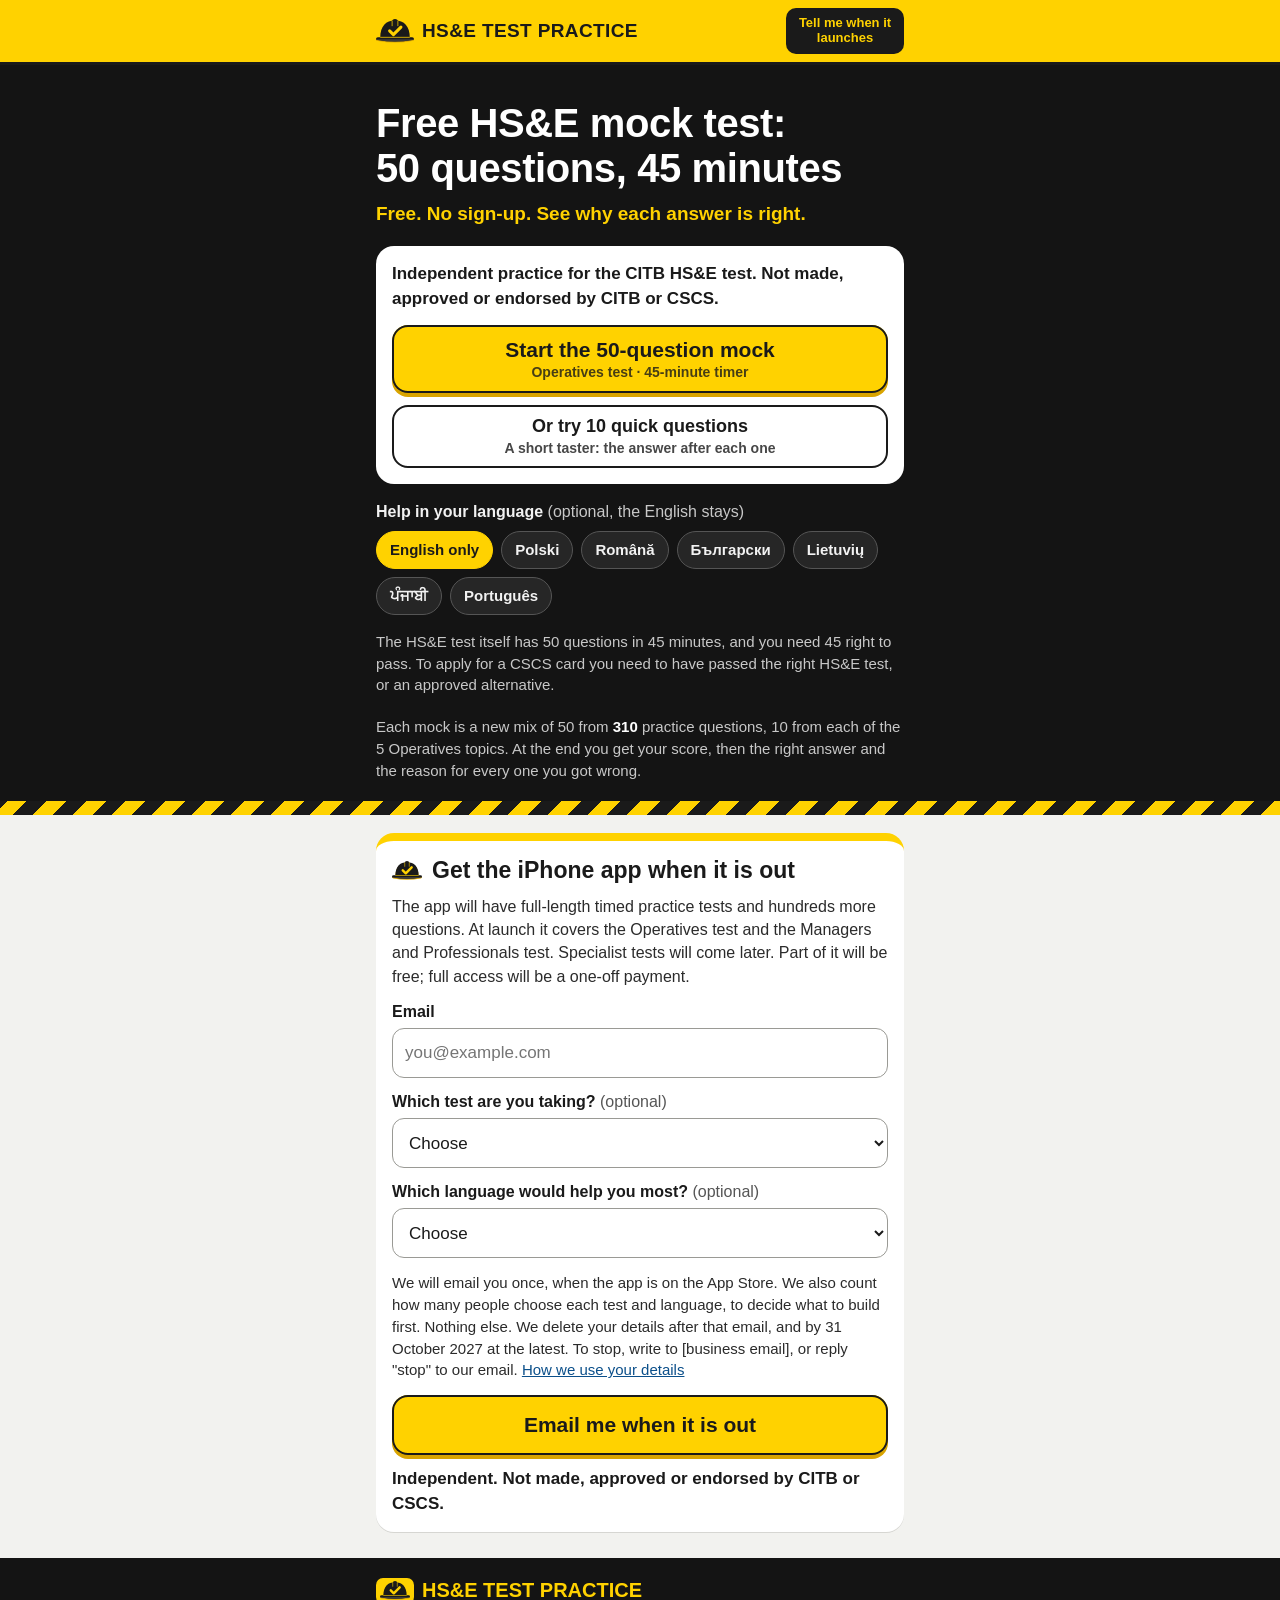
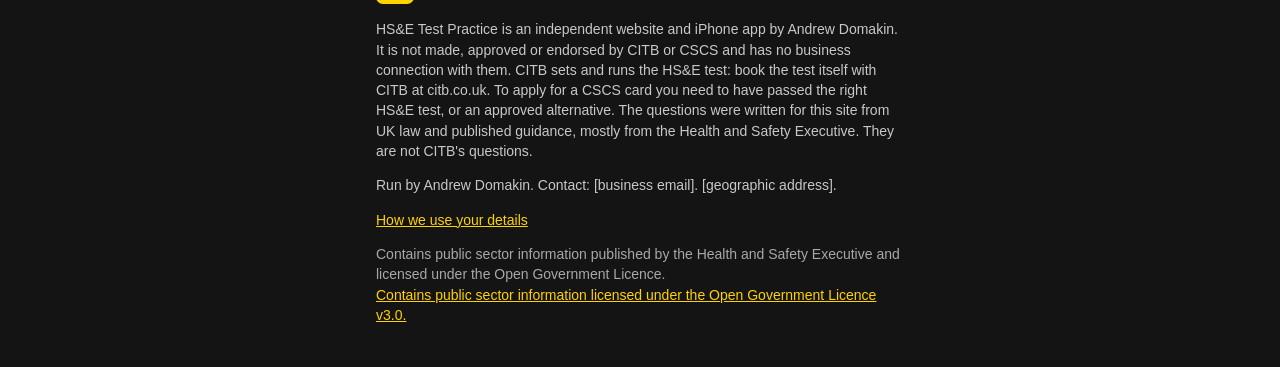
==== commit 9d11a74b: "Header button: honest 'Tell me when it launches'" ====
--- a/index.html
+++ b/index.html
@@ -18,7 +18,7 @@
       <svg class="hat" viewBox="102 116 820 536" aria-hidden="true"><use href="#hat"/></svg>
       <span class="brand-name">HS&amp;E Test Practice</span>
     </span>
-    <button type="button" class="bar-cta" data-go="signup">Get the full app</button>
+    <button type="button" class="bar-cta" data-go="signup">Tell me when it launches</button>
   </div>
 </header>
 
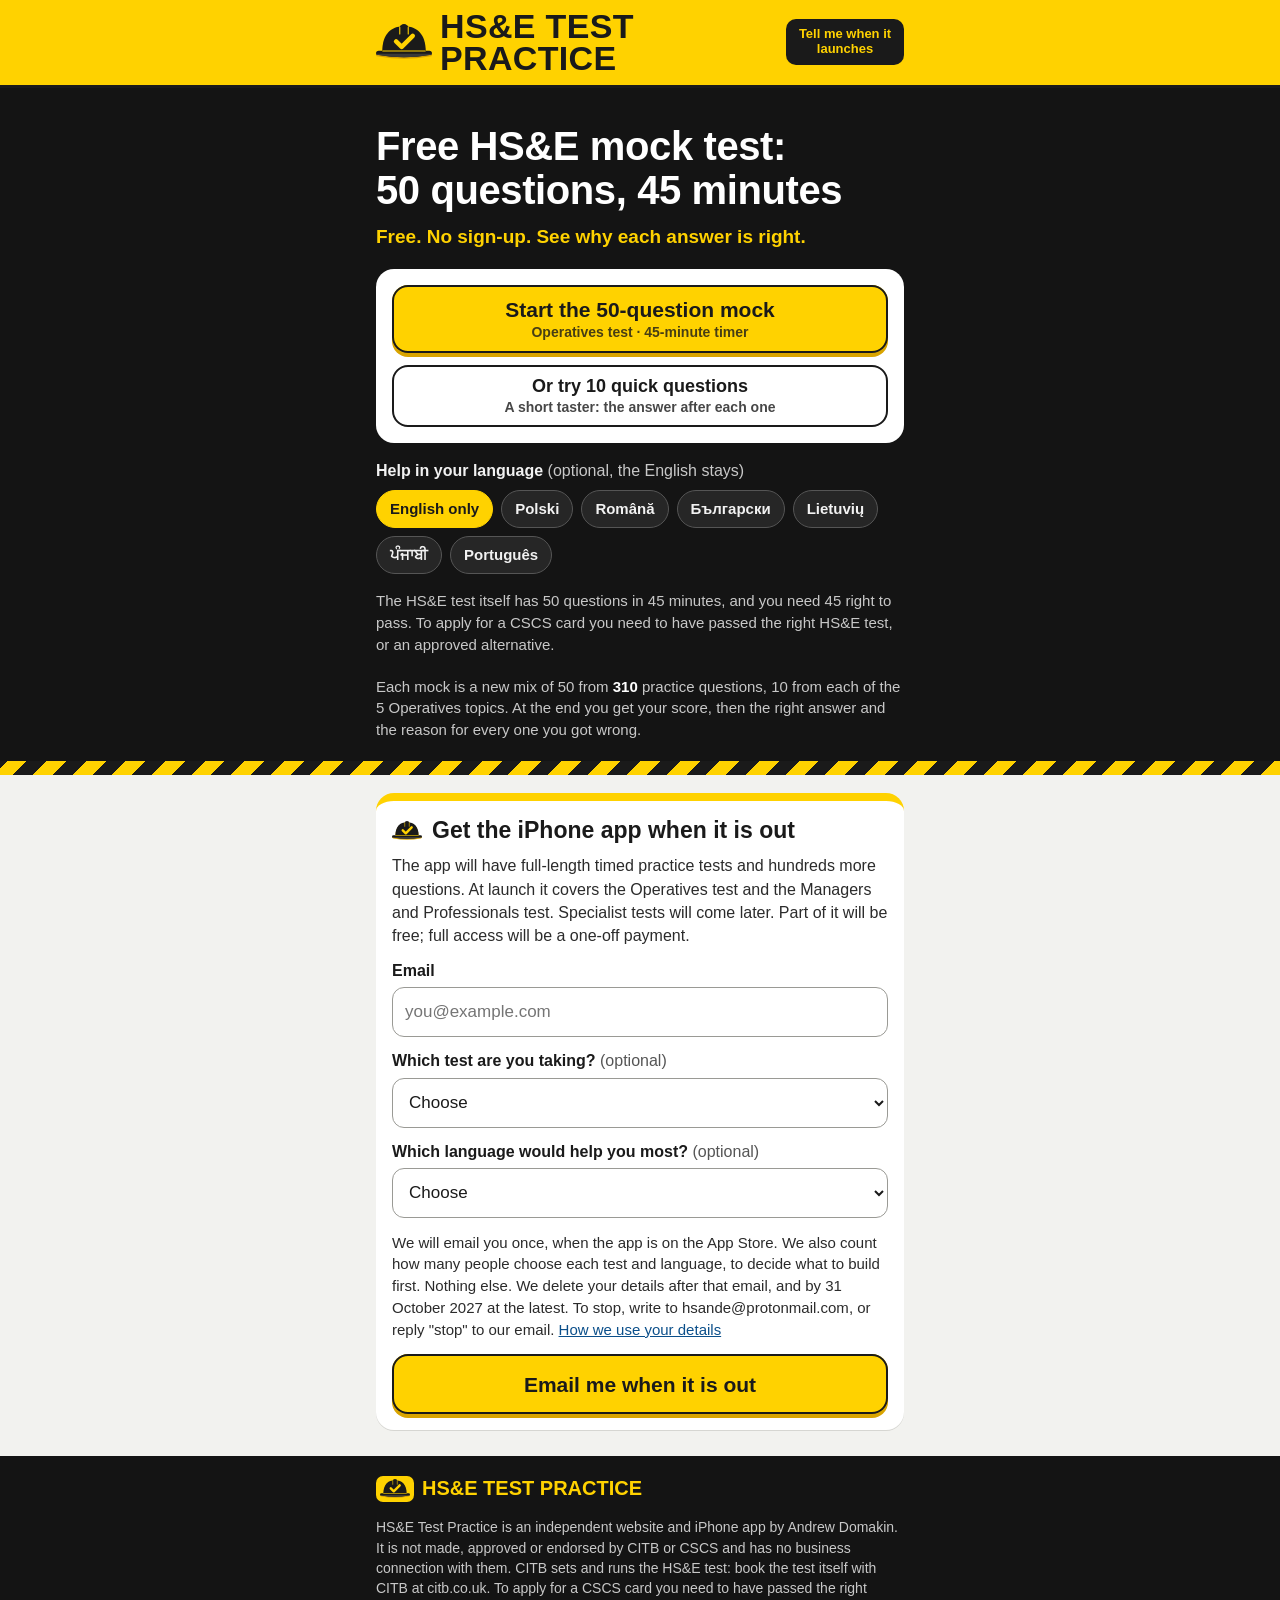
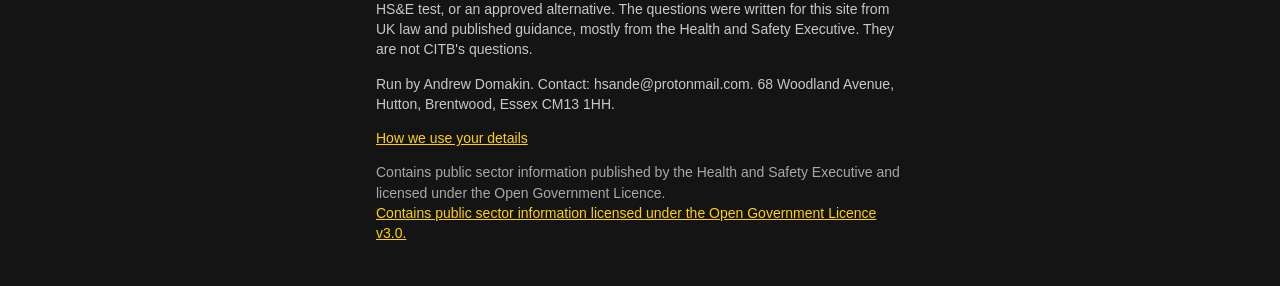
==== commit ca1161fe: "Bigger header name; independence statement once, in the footer (Andy's decision)" ====
--- a/index.html
+++ b/index.html
@@ -30,7 +30,6 @@
       <p class="promise">Free. No sign-up. See why each answer is right.</p>
 
       <div class="start-card">
-        <p class="indep">Independent practice for the CITB HS&amp;E test. Not made, approved or endorsed by CITB or CSCS.</p>
         <button type="button" class="big" id="startMock">Start the 50-question mock<small>Operatives test · 45-minute timer</small></button>
         <button type="button" class="second" id="start">Or try 10 quick questions<small>A short taster: the answer after each one</small></button>
       </div>
@@ -177,7 +176,6 @@
         <p class="layer1">We will email you once, when the app is on the App Store. We also count how many people choose each test and language, to decide what to build first. Nothing else. We delete your details after that email, and by 31 October 2027 at the latest. To stop, write to <span data-fill="email">[business email]</span>, or reply "stop" to our email. <a href="privacy.html" id="noticeLink">How we use your details</a></p>
 
         <button type="submit" class="big" id="send">Email me when it is out</button>
-        <p class="indep under">Independent. Not made, approved or endorsed by CITB or CSCS.</p>
         <p class="thanks" id="thanks" hidden role="status">Thanks. We will email you once, when the app is out.</p>
         <p class="err" id="sendErr" hidden role="status"></p>
       </form>
--- a/style.css
+++ b/style.css
@@ -36,11 +36,11 @@
 
 /* Header */
 .bar { position: sticky; top: 0; z-index: 20; background: var(--hivis); border-bottom: 3px solid var(--ink); }
-.bar-in { max-width: 560px; margin: 0 auto; padding: 8px 16px; display: flex; align-items: center; justify-content: space-between; gap: 10px; }
+.bar-in { max-width: 560px; margin: 0 auto; padding: 10px 16px; display: flex; align-items: center; justify-content: space-between; gap: 10px; }
 .brand { display: flex; align-items: center; gap: 8px; color: var(--ink); min-width: 0; }
-.hat { width: 38px; height: auto; flex: none; }
+.hat { width: 56px; height: auto; flex: none; }
 .hat.small { width: 30px; }
-.brand-name { font-family: var(--sign); font-weight: 800; font-stretch: condensed; font-size: 19px; letter-spacing: .02em; line-height: 1; white-space: nowrap; text-transform: uppercase; }
+.brand-name { font-family: var(--sign); font-weight: 800; font-stretch: condensed; font-size: clamp(24px, 7.4vw, 34px); letter-spacing: .01em; line-height: .95; white-space: normal; text-transform: uppercase; }
 .bar-cta {
   flex: none; border: 0; border-radius: 10px; background: var(--ink); color: var(--hivis);
   font-weight: 700; font-size: 13px; line-height: 1.15; font-family: inherit; padding: 8px 10px; cursor: pointer; max-width: 118px; text-align: center;
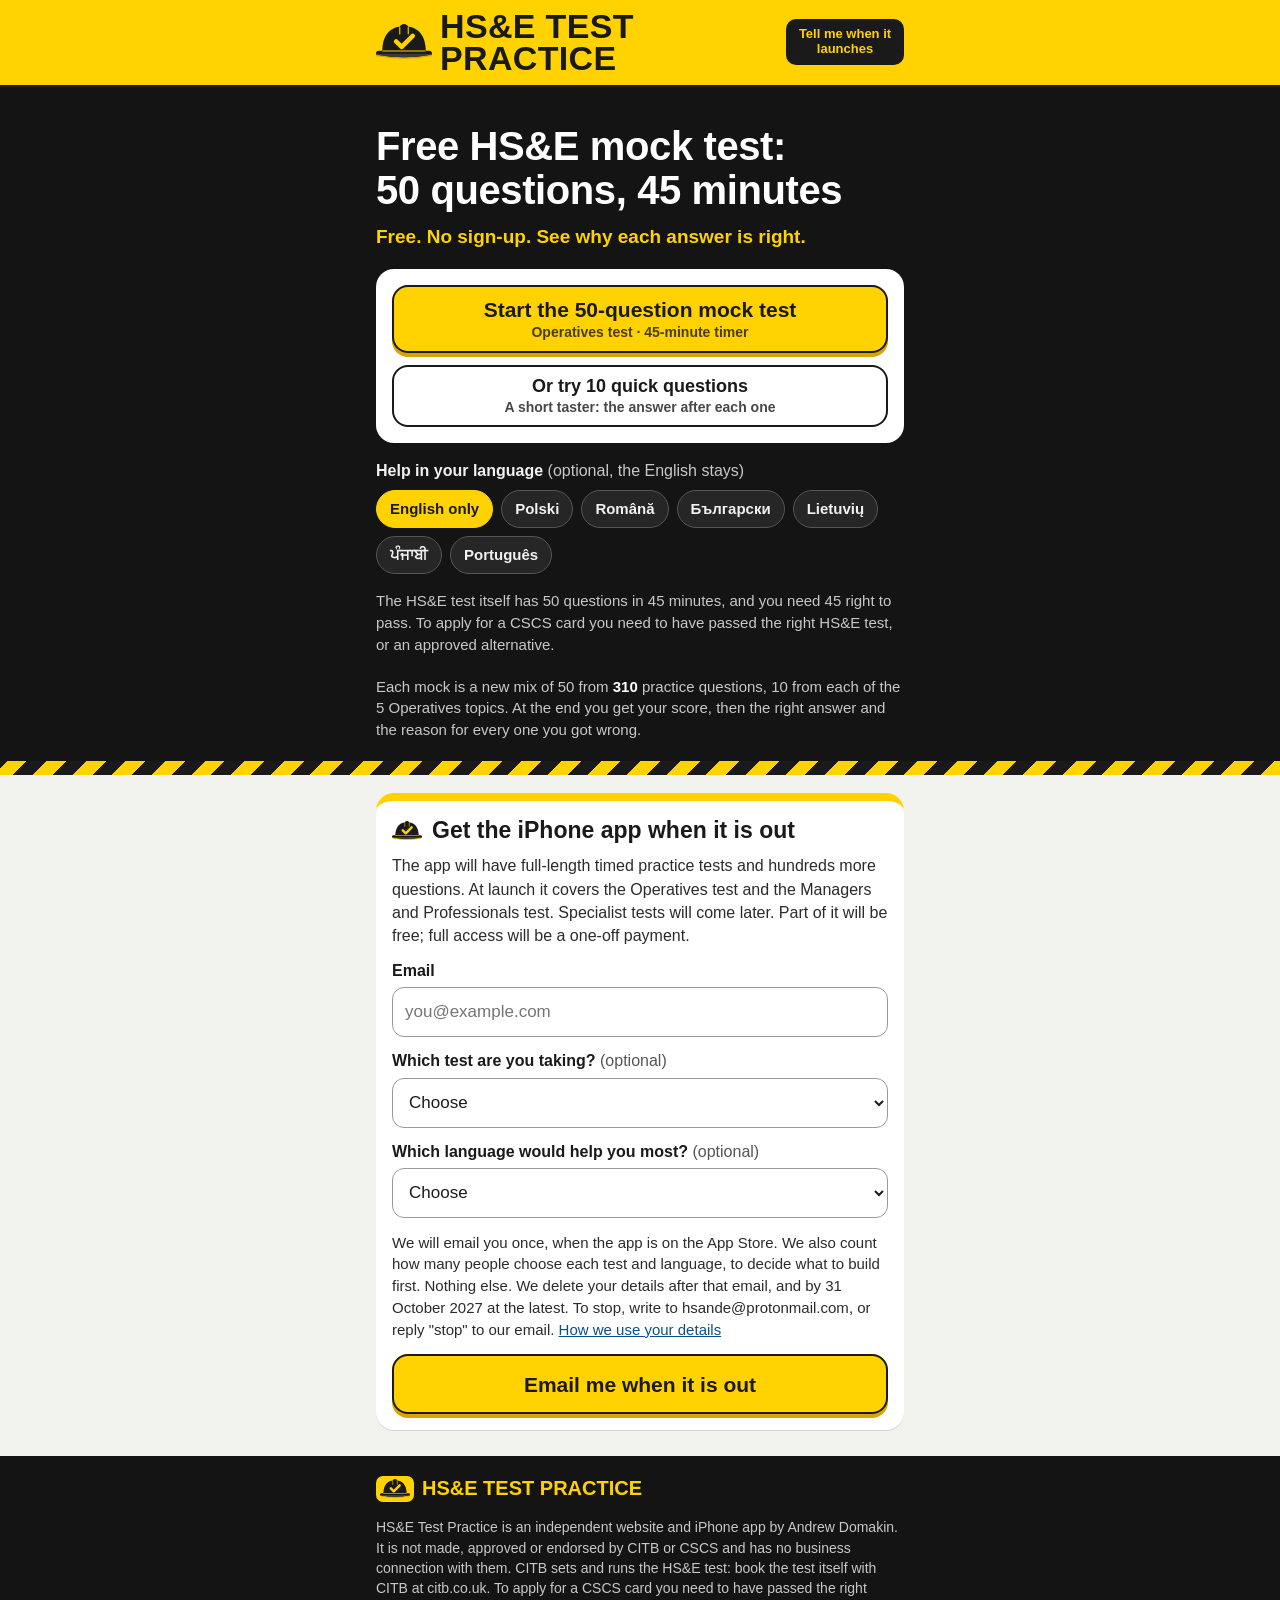
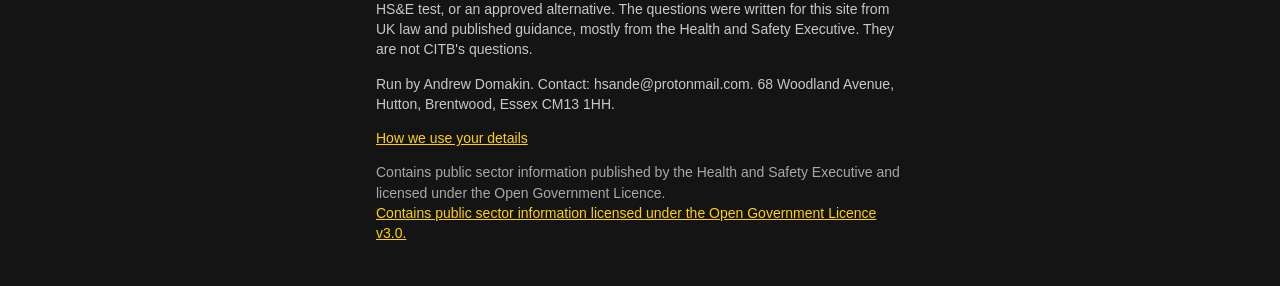
==== commit a085063b: "Button: Start the 50-question mock test" ====
--- a/index.html
+++ b/index.html
@@ -30,7 +30,7 @@
       <p class="promise">Free. No sign-up. See why each answer is right.</p>
 
       <div class="start-card">
-        <button type="button" class="big" id="startMock">Start the 50-question mock<small>Operatives test · 45-minute timer</small></button>
+        <button type="button" class="big" id="startMock">Start the 50-question mock test<small>Operatives test · 45-minute timer</small></button>
         <button type="button" class="second" id="start">Or try 10 quick questions<small>A short taster: the answer after each one</small></button>
       </div>
       <div class="langs">
